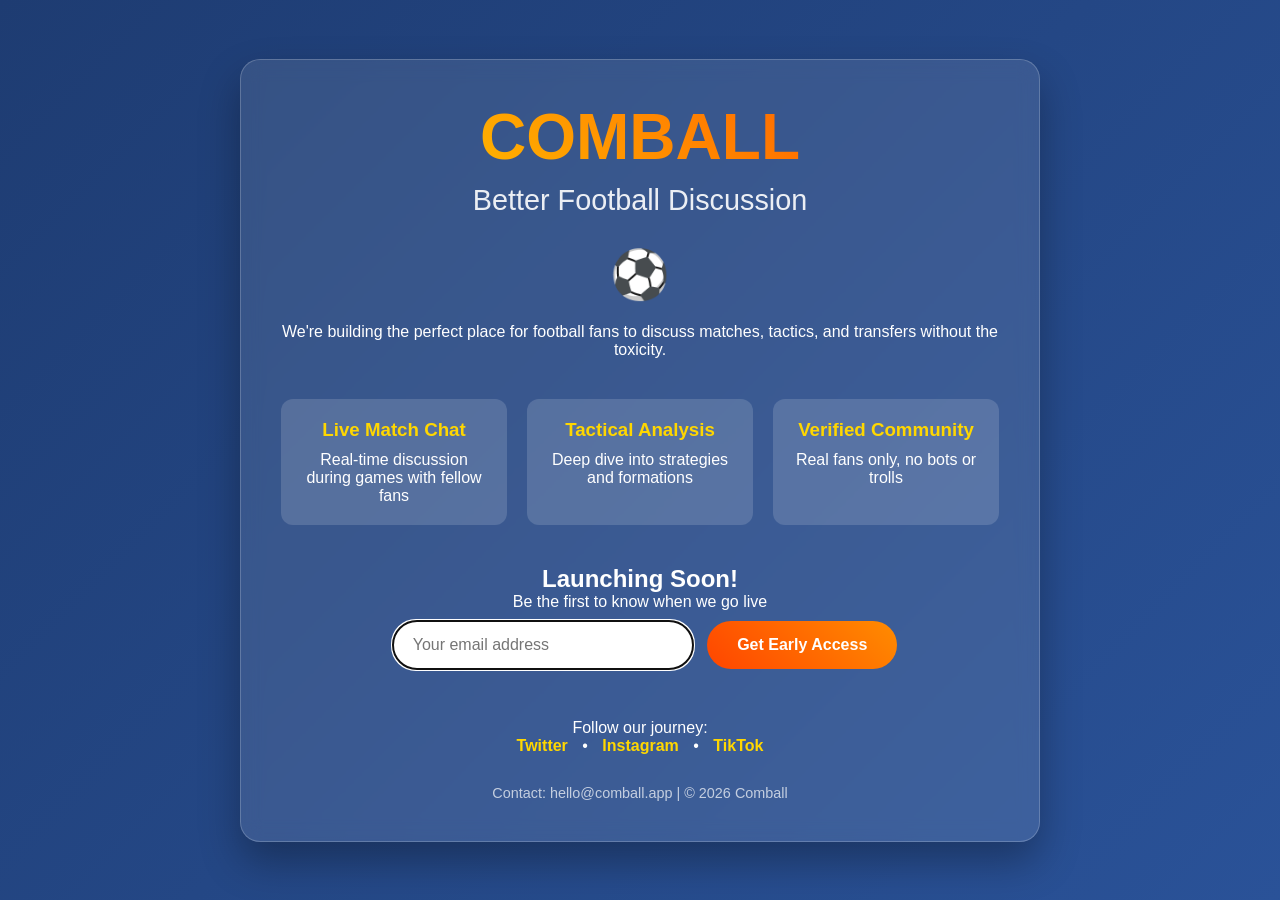
==== index.html @ b1b0c6e7 "Add files via upload" ====
<!DOCTYPE html>
<html lang="en">
<head>
    <meta charset="UTF-8">
    <meta name="viewport" content="width=device-width, initial-scale=1.0">
    <title>Comball ⚽ - Better Football Discussion</title>
    <style>
        * {
            margin: 0;
            padding: 0;
            box-sizing: border-box;
            font-family: -apple-system, BlinkMacSystemFont, 'Segoe UI', Roboto, sans-serif;
        }
        
        body {
            background: linear-gradient(135deg, #1e3c72 0%, #2a5298 100%);
            color: white;
            min-height: 100vh;
            display: flex;
            align-items: center;
            justify-content: center;
            text-align: center;
            padding: 20px;
        }
        
        .container {
            max-width: 800px;
            background: rgba(255, 255, 255, 0.1);
            backdrop-filter: blur(10px);
            border-radius: 20px;
            padding: 40px;
            box-shadow: 0 20px 40px rgba(0, 0, 0, 0.3);
            border: 1px solid rgba(255, 255, 255, 0.2);
        }
        
        .logo {
            font-size: 4rem;
            font-weight: 900;
            margin-bottom: 10px;
            background: linear-gradient(45deg, #FFD700, #FF4500);
            -webkit-background-clip: text;
            -webkit-text-fill-color: transparent;
            background-clip: text;
        }
        
        .tagline {
            font-size: 1.8rem;
            margin-bottom: 30px;
            opacity: 0.9;
        }
        
        .football {
            font-size: 3rem;
            margin: 20px 0;
            animation: bounce 2s infinite;
        }
        
        @keyframes bounce {
            0%, 100% { transform: translateY(0); }
            50% { transform: translateY(-10px); }
        }
        
        .features {
            display: flex;
            flex-wrap: wrap;
            justify-content: center;
            gap: 20px;
            margin: 40px 0;
        }
        
        .feature {
            background: rgba(255, 255, 255, 0.15);
            padding: 20px;
            border-radius: 12px;
            flex: 1;
            min-width: 200px;
            max-width: 250px;
        }
        
        .feature h3 {
            color: #FFD700;
            margin-bottom: 10px;
        }
        
        .email-form {
            margin: 40px 0;
        }
        
        .email-form input {
            padding: 15px 20px;
            border: none;
            border-radius: 50px;
            width: 300px;
            max-width: 100%;
            font-size: 1rem;
            margin: 10px;
        }
        
        .email-form button {
            background: linear-gradient(45deg, #FF4500, #FF8C00);
            color: white;
            border: none;
            padding: 15px 30px;
            border-radius: 50px;
            font-size: 1rem;
            font-weight: bold;
            cursor: pointer;
            transition: transform 0.2s;
        }
        
        .email-form button:hover {
            transform: scale(1.05);
        }
        
        .social-links {
            margin-top: 30px;
        }
        
        .social-links a {
            color: #FFD700;
            margin: 0 10px;
            text-decoration: none;
            font-weight: bold;
        }
        
        .contact {
            margin-top: 30px;
            color: rgba(255, 255, 255, 0.7);
            font-size: 0.9rem;
        }
    </style>
</head>
<body>
    <div class="container">
        <div class="logo">COMBALL</div>
        <div class="tagline">Better Football Discussion</div>
        <div class="football">⚽</div>
        
        <p>We're building the perfect place for football fans to discuss matches, tactics, and transfers without the toxicity.</p>
        
        <div class="features">
            <div class="feature">
                <h3>Live Match Chat</h3>
                <p>Real-time discussion during games with fellow fans</p>
            </div>
            <div class="feature">
                <h3>Tactical Analysis</h3>
                <p>Deep dive into strategies and formations</p>
            </div>
            <div class="feature">
                <h3>Verified Community</h3>
                <p>Real fans only, no bots or trolls</p>
            </div>
        </div>
        
        <div class="email-form">
            <h2>Launching Soon!</h2>
            <p>Be the first to know when we go live</p>
            <input type="email" placeholder="Your email address" id="emailInput">
            <button onclick="signUp()">Get Early Access</button>
        </div>
        
        <div class="social-links">
            <p>Follow our journey:</p>
            <a href="https://twitter.com/comballapp" target="_blank">Twitter</a> •
            <a href="https://instagram.com/comballapp" target="_blank">Instagram</a> •
            <a href="https://tiktok.com/@comballapp" target="_blank">TikTok</a>
        </div>
        
        <div class="contact">
            <p>Contact: hello@comball.app | © 2026 Comball</p>
        </div>
    </div>

    <script>
        function signUp() {
            const email = document.getElementById('emailInput').value;
            if (email) {
                alert(`Thanks ${email}! We'll notify you when Comball launches. ⚽`);
                document.getElementById('emailInput').value = '';
                // In real version, this would send to your backend
            } else {
                alert('Please enter your email address');
            }
        }
        
        // Auto-focus email input
        document.getElementById('emailInput').focus();
    </script>
</body>
</html>
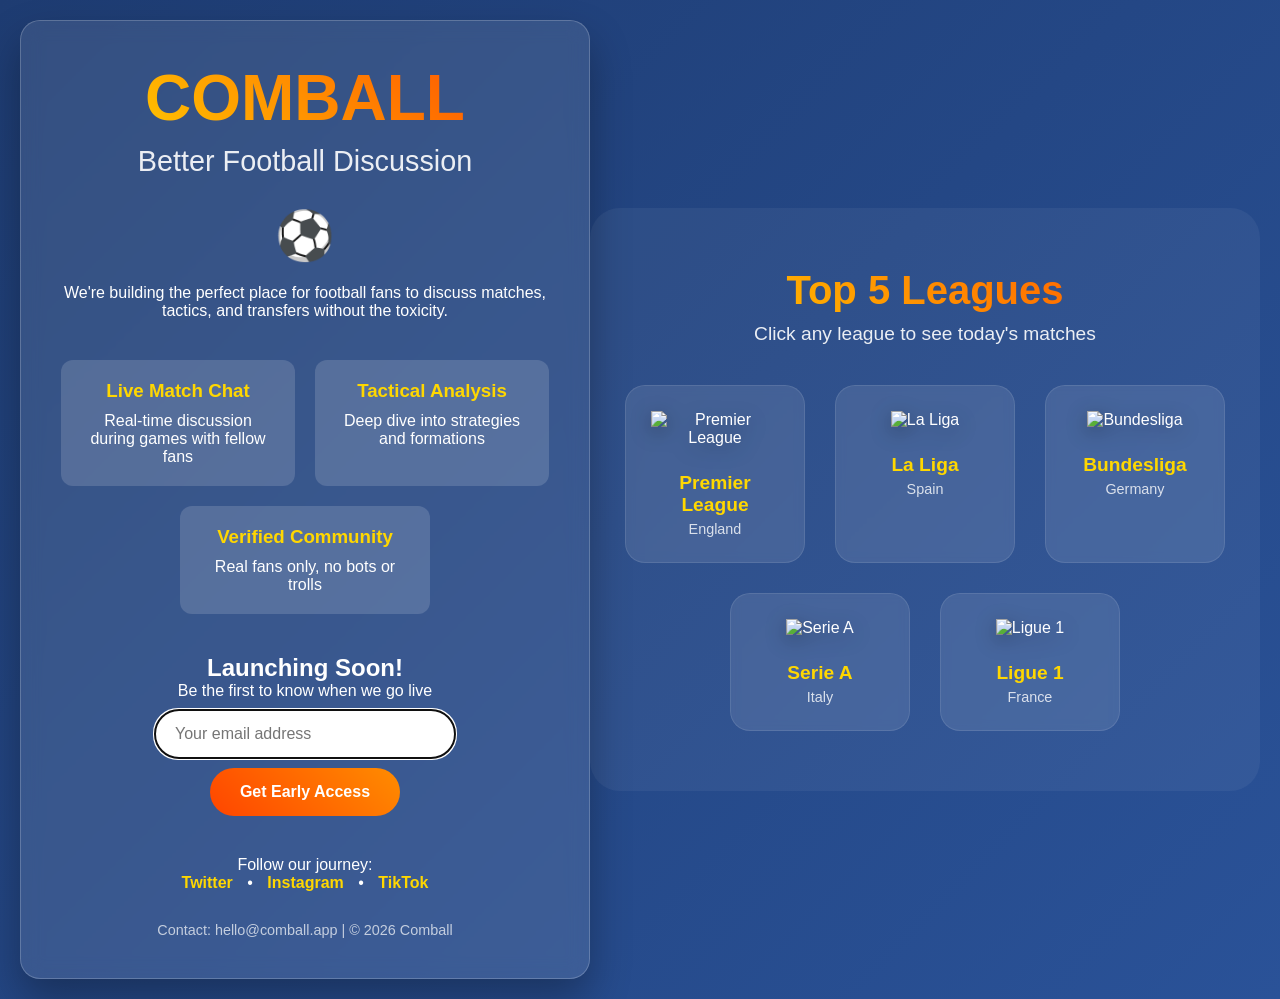
==== commit 355362bf: "Added league icons with interactive match display" ====
--- a/index.html
+++ b/index.html
@@ -3,131 +3,10 @@
 <head>
     <meta charset="UTF-8">
     <meta name="viewport" content="width=device-width, initial-scale=1.0">
-    <title>Comball ⚽ - Better Football Discussion</title>
+    <title>Comball ⚽ - Better Football Discussion with Robby</title>
+    <link rel="stylesheet" href="style.css">
     <style>
-        * {
-            margin: 0;
-            padding: 0;
-            box-sizing: border-box;
-            font-family: -apple-system, BlinkMacSystemFont, 'Segoe UI', Roboto, sans-serif;
-        }
         
-        body {
-            background: linear-gradient(135deg, #1e3c72 0%, #2a5298 100%);
-            color: white;
-            min-height: 100vh;
-            display: flex;
-            align-items: center;
-            justify-content: center;
-            text-align: center;
-            padding: 20px;
-        }
-        
-        .container {
-            max-width: 800px;
-            background: rgba(255, 255, 255, 0.1);
-            backdrop-filter: blur(10px);
-            border-radius: 20px;
-            padding: 40px;
-            box-shadow: 0 20px 40px rgba(0, 0, 0, 0.3);
-            border: 1px solid rgba(255, 255, 255, 0.2);
-        }
-        
-        .logo {
-            font-size: 4rem;
-            font-weight: 900;
-            margin-bottom: 10px;
-            background: linear-gradient(45deg, #FFD700, #FF4500);
-            -webkit-background-clip: text;
-            -webkit-text-fill-color: transparent;
-            background-clip: text;
-        }
-        
-        .tagline {
-            font-size: 1.8rem;
-            margin-bottom: 30px;
-            opacity: 0.9;
-        }
-        
-        .football {
-            font-size: 3rem;
-            margin: 20px 0;
-            animation: bounce 2s infinite;
-        }
-        
-        @keyframes bounce {
-            0%, 100% { transform: translateY(0); }
-            50% { transform: translateY(-10px); }
-        }
-        
-        .features {
-            display: flex;
-            flex-wrap: wrap;
-            justify-content: center;
-            gap: 20px;
-            margin: 40px 0;
-        }
-        
-        .feature {
-            background: rgba(255, 255, 255, 0.15);
-            padding: 20px;
-            border-radius: 12px;
-            flex: 1;
-            min-width: 200px;
-            max-width: 250px;
-        }
-        
-        .feature h3 {
-            color: #FFD700;
-            margin-bottom: 10px;
-        }
-        
-        .email-form {
-            margin: 40px 0;
-        }
-        
-        .email-form input {
-            padding: 15px 20px;
-            border: none;
-            border-radius: 50px;
-            width: 300px;
-            max-width: 100%;
-            font-size: 1rem;
-            margin: 10px;
-        }
-        
-        .email-form button {
-            background: linear-gradient(45deg, #FF4500, #FF8C00);
-            color: white;
-            border: none;
-            padding: 15px 30px;
-            border-radius: 50px;
-            font-size: 1rem;
-            font-weight: bold;
-            cursor: pointer;
-            transition: transform 0.2s;
-        }
-        
-        .email-form button:hover {
-            transform: scale(1.05);
-        }
-        
-        .social-links {
-            margin-top: 30px;
-        }
-        
-        .social-links a {
-            color: #FFD700;
-            margin: 0 10px;
-            text-decoration: none;
-            font-weight: bold;
-        }
-        
-        .contact {
-            margin-top: 30px;
-            color: rgba(255, 255, 255, 0.7);
-            font-size: 0.9rem;
-        }
     </style>
 </head>
 <body>
@@ -172,6 +51,131 @@
         </div>
     </div>
 
+    <!-- LEAGUES SECTION -->
+    <section class="leagues">
+        <h2>Top 5 Leagues</h2>
+        <p>Click any league to see today's matches</p>
+
+        <div class="league-grid">
+        <!-- Premier League -->
+        <div class="league-card" data-league="39">
+        <img src="https://media.api-sports.io/football/leagues/39.png" alt="Premier League">
+        <h3>Premier League</h3>
+        <p>England</p>
+        </div>
+
+        <!-- La Liga -->
+        <div class="league-card" data-league="140">
+        <img src="https://media.api-sports.io/football/leagues/140.png" alt="La Liga">
+        <h3>La Liga</h3>
+        <p>Spain</p>
+        </div>
+
+        <!-- Bundesliga -->
+        <div class="league-card" data-league="78">
+        <img src="https://media.api-sports.io/football/leagues/78.png" alt="Bundesliga">
+        <h3>Bundesliga</h3>
+        <p>Germany</p>
+        </div>
+
+        <!-- Serie A -->
+        <div class="league-card" data-league="135">
+        <img src="https://media.api-sports.io/football/leagues/135.png" alt="Serie A">
+        <h3>Serie A</h3>
+        <p>Italy</p>
+        </div>
+
+        <!-- Ligue 1 -->
+        <div class="league-card" data-league="61">
+        <img src="https://media.api-sports.io/football/leagues/61.png" alt="Ligue 1">
+        <h3>Ligue 1</h3>
+        <p>France</p>
+        </div>
+        </div>
+        </section>
+
+        <!-- MATCHES SECTION (initially hidden) -->
+        <section class="matches" id="matches-section" style="display: none;">
+        <h2>Today's Matches</h2>
+        <div id="matches-container"></div>
+    </section>
+
+    <script>
+    // Mock data for matches (replace with real API later)
+    const matchesByLeague = {
+        '39': [ // Premier League
+            { home: 'Arsenal', away: 'Chelsea', score: '2-1', time: 'FT' },
+            { home: 'Liverpool', away: 'Man City', score: '1-1', time: '65\'' },
+            { home: 'Man United', away: 'Tottenham', score: '0-0', time: '32\'' },
+            { home: 'Newcastle', away: 'Aston Villa', score: '3-0', time: 'FT' }
+        ],
+        '140': [ // La Liga
+            { home: 'Real Madrid', away: 'Barcelona', score: '3-0', time: 'FT' },
+            { home: 'Atletico Madrid', away: 'Sevilla', score: '1-0', time: '78\'' },
+            { home: 'Real Sociedad', away: 'Betis', score: '2-2', time: '52\'' }
+        ],
+        '78': [ // Bundesliga
+            { home: 'Bayern Munich', away: 'Dortmund', score: '4-2', time: 'FT' },
+            { home: 'Leverkusen', away: 'Leipzig', score: '1-0', time: 'FT' }
+        ],
+        '135': [ // Serie A
+            { home: 'Juventus', away: 'Milan', score: '1-1', time: '52\'' },
+            { home: 'Inter', away: 'Napoli', score: '2-0', time: 'FT' },
+            { home: 'Roma', away: 'Lazio', score: '0-0', time: '23\'' }
+        ],
+        '61': [ // Ligue 1
+            { home: 'PSG', away: 'Marseille', score: '3-1', time: 'FT' },
+            { home: 'Lyon', away: 'Monaco', score: '0-0', time: '24\'' },
+            { home: 'Lille', away: 'Rennes', score: '2-0', time: 'FT' }
+        ]
+    };
+
+    // Add click handlers to league cards
+    document.querySelectorAll('.league-card').forEach(card => {
+        card.addEventListener('click', function() {
+            const leagueId = this.dataset.league;
+            showMatches(leagueId);
+            
+            // Highlight selected league
+            document.querySelectorAll('.league-card').forEach(c => {
+                c.style.background = 'rgba(255, 255, 255, 0.1)';
+            });
+            this.style.background = 'rgba(255, 215, 0, 0.2)';
+        });
+    });
+
+    function showMatches(leagueId) {
+        const matches = matchesByLeague[leagueId] || [];
+        const container = document.getElementById('matches-container');
+        const matchesSection = document.getElementById('matches-section');
+        
+        if (matches.length === 0) {
+            container.innerHTML = '<p style="text-align: center; opacity: 0.7;">No matches today</p>';
+        } else {
+            // Clear previous matches
+            container.innerHTML = '';
+            
+            // Add matches to container
+            matches.forEach(match => {
+                const matchCard = document.createElement('div');
+                matchCard.className = 'match-card';
+                matchCard.innerHTML = `
+                    <span class="match-teams">${match.home} vs ${match.away}</span>
+                    <span class="match-score">${match.score}</span>
+                    <span class="match-time">${match.time}</span>
+                `;
+                container.appendChild(matchCard);
+            });
+        }
+        
+        // Show matches section
+        matchesSection.style.display = 'block';
+        
+        // Scroll to matches
+        matchesSection.scrollIntoView({ behavior: 'smooth' });
+    }
+    </script>
+
     <script>
         function signUp() {
             const email = document.getElementById('emailInput').value;
--- a/style.css
+++ b/style.css
@@ -0,0 +1,249 @@
+* {
+    margin: 0;
+    padding: 0;
+    box-sizing: border-box;
+    font-family: -apple-system, BlinkMacSystemFont, 'Segoe UI', Roboto, sans-serif;
+}
+        
+body {
+    background: linear-gradient(135deg, #1e3c72 0%, #2a5298 100%);
+    color: white;
+    min-height: 100vh;
+    display: flex;
+    align-items: center;
+    justify-content: center;
+    text-align: center;
+    padding: 20px;
+    }
+        
+.container {
+    max-width: 800px;
+    background: rgba(255, 255, 255, 0.1);
+    backdrop-filter: blur(10px);
+    border-radius: 20px;
+    padding: 40px;
+    box-shadow: 0 20px 40px rgba(0, 0, 0, 0.3);
+    border: 1px solid rgba(255, 255, 255, 0.2);
+    }
+        
+.logo {
+    font-size: 4rem;
+    font-weight: 900;
+    margin-bottom: 10px;
+    background: linear-gradient(45deg, #FFD700, #FF4500);
+    -webkit-background-clip: text;
+    -webkit-text-fill-color: transparent;
+    background-clip: text;
+}
+
+.tagline {
+    font-size: 1.8rem;
+    margin-bottom: 30px;
+    opacity: 0.9;
+}
+
+.football {
+    font-size: 3rem;
+    margin: 20px 0;
+    animation: bounce 2s infinite;
+}
+
+@keyframes bounce {
+    0%, 100% { transform: translateY(0); }
+    50% { transform: translateY(-10px); }
+}
+
+.features {
+    display: flex;
+    flex-wrap: wrap;
+    justify-content: center;
+    gap: 20px;
+    margin: 40px 0;
+}
+
+.feature {
+    background: rgba(255, 255, 255, 0.15);
+    padding: 20px;
+    border-radius: 12px;
+    flex: 1;
+    min-width: 200px;
+    max-width: 250px;
+}
+
+.feature h3 {
+    color: #FFD700;
+    margin-bottom: 10px;
+}
+
+.email-form {
+    margin: 40px 0;
+}
+
+.email-form input {
+    padding: 15px 20px;
+    border: none;
+    border-radius: 50px;
+    width: 300px;
+    max-width: 100%;
+    font-size: 1rem;
+    margin: 10px;
+}
+
+.email-form button {
+    background: linear-gradient(45deg, #FF4500, #FF8C00);
+    color: white;
+    border: none;
+    padding: 15px 30px;
+    border-radius: 50px;
+    font-size: 1rem;
+    font-weight: bold;
+    cursor: pointer;
+    transition: transform 0.2s;
+}
+
+.email-form button:hover {
+    transform: scale(1.05);
+}
+
+.social-links {
+    margin-top: 30px;
+}
+
+.social-links a {
+    color: #FFD700;
+    margin: 0 10px;
+    text-decoration: none;
+    font-weight: bold;
+}
+
+.contact {
+    margin-top: 30px;
+    color: rgba(255, 255, 255, 0.7);
+    font-size: 0.9rem;
+}
+
+/* ===== LEAGUES SECTION ===== */
+.leagues {
+    padding: 60px 20px;
+    background: rgba(255, 255, 255, 0.05);
+    border-radius: 30px;
+    margin: 40px 0;
+}
+
+.leagues h2 {
+    font-size: 2.5rem;
+    margin-bottom: 10px;
+    background: linear-gradient(45deg, #FFD700, #FF4500);
+    -webkit-background-clip: text;
+    -webkit-text-fill-color: transparent;
+    background-clip: text;
+}
+
+.leagues p {
+    font-size: 1.2rem;
+    opacity: 0.9;
+    margin-bottom: 40px;
+}
+
+.league-grid {
+    display: flex;
+    flex-wrap: wrap;
+    justify-content: center;
+    gap: 30px;
+    margin-top: 20px;
+}
+
+.league-card {
+    background: rgba(255, 255, 255, 0.1);
+    backdrop-filter: blur(5px);
+    border-radius: 20px;
+    padding: 25px;
+    width: 180px;
+    cursor: pointer;
+    transition: all 0.3s ease;
+    text-align: center;
+    border: 1px solid rgba(255, 255, 255, 0.1);
+}
+
+.league-card:hover {
+    transform: translateY(-10px);
+    background: rgba(255, 215, 0, 0.2);
+    border-color: #FFD700;
+    box-shadow: 0 15px 30px rgba(0, 0, 0, 0.3);
+}
+
+.league-card img {
+    width: 80px;
+    height: 80px;
+    object-fit: contain;
+    margin-bottom: 15px;
+    filter: drop-shadow(0 5px 10px rgba(0, 0, 0, 0.3));
+}
+
+.league-card h3 {
+    margin: 10px 0 5px;
+    color: #FFD700;
+    font-size: 1.2rem;
+}
+
+.league-card p {
+    margin: 0;
+    font-size: 0.9rem;
+    opacity: 0.8;
+    margin-bottom: 0;
+}
+
+/* ===== MATCHES SECTION ===== */
+.matches {
+    padding: 40px 20px;
+    background: rgba(255, 255, 255, 0.05);
+    border-radius: 30px;
+    margin: 40px 0;
+}
+
+.matches h2 {
+    font-size: 2rem;
+    margin-bottom: 30px;
+    color: #FFD700;
+}
+
+#matches-container {
+    max-width: 600px;
+    margin: 0 auto;
+}
+
+.match-card {
+    background: rgba(255, 255, 255, 0.1);
+    border-radius: 15px;
+    padding: 20px;
+    margin: 15px 0;
+    display: flex;
+    justify-content: space-between;
+    align-items: center;
+    border: 1px solid rgba(255, 255, 255, 0.1);
+    transition: transform 0.2s;
+}
+
+.match-card:hover {
+    transform: scale(1.02);
+    background: rgba(255, 255, 255, 0.15);
+}
+
+.match-teams {
+    font-weight: bold;
+    font-size: 1.1rem;
+}
+
+.match-score {
+    font-size: 1.3rem;
+    color: #FFD700;
+    font-weight: bold;
+}
+
+.match-time {
+    color: rgba(255, 255, 255, 0.7);
+    font-size: 0.9rem;
+    background: rgba(0, 0, 0, 0.3);
+    padding: 5px 10px;
+    border-radius: 20px;
+}
